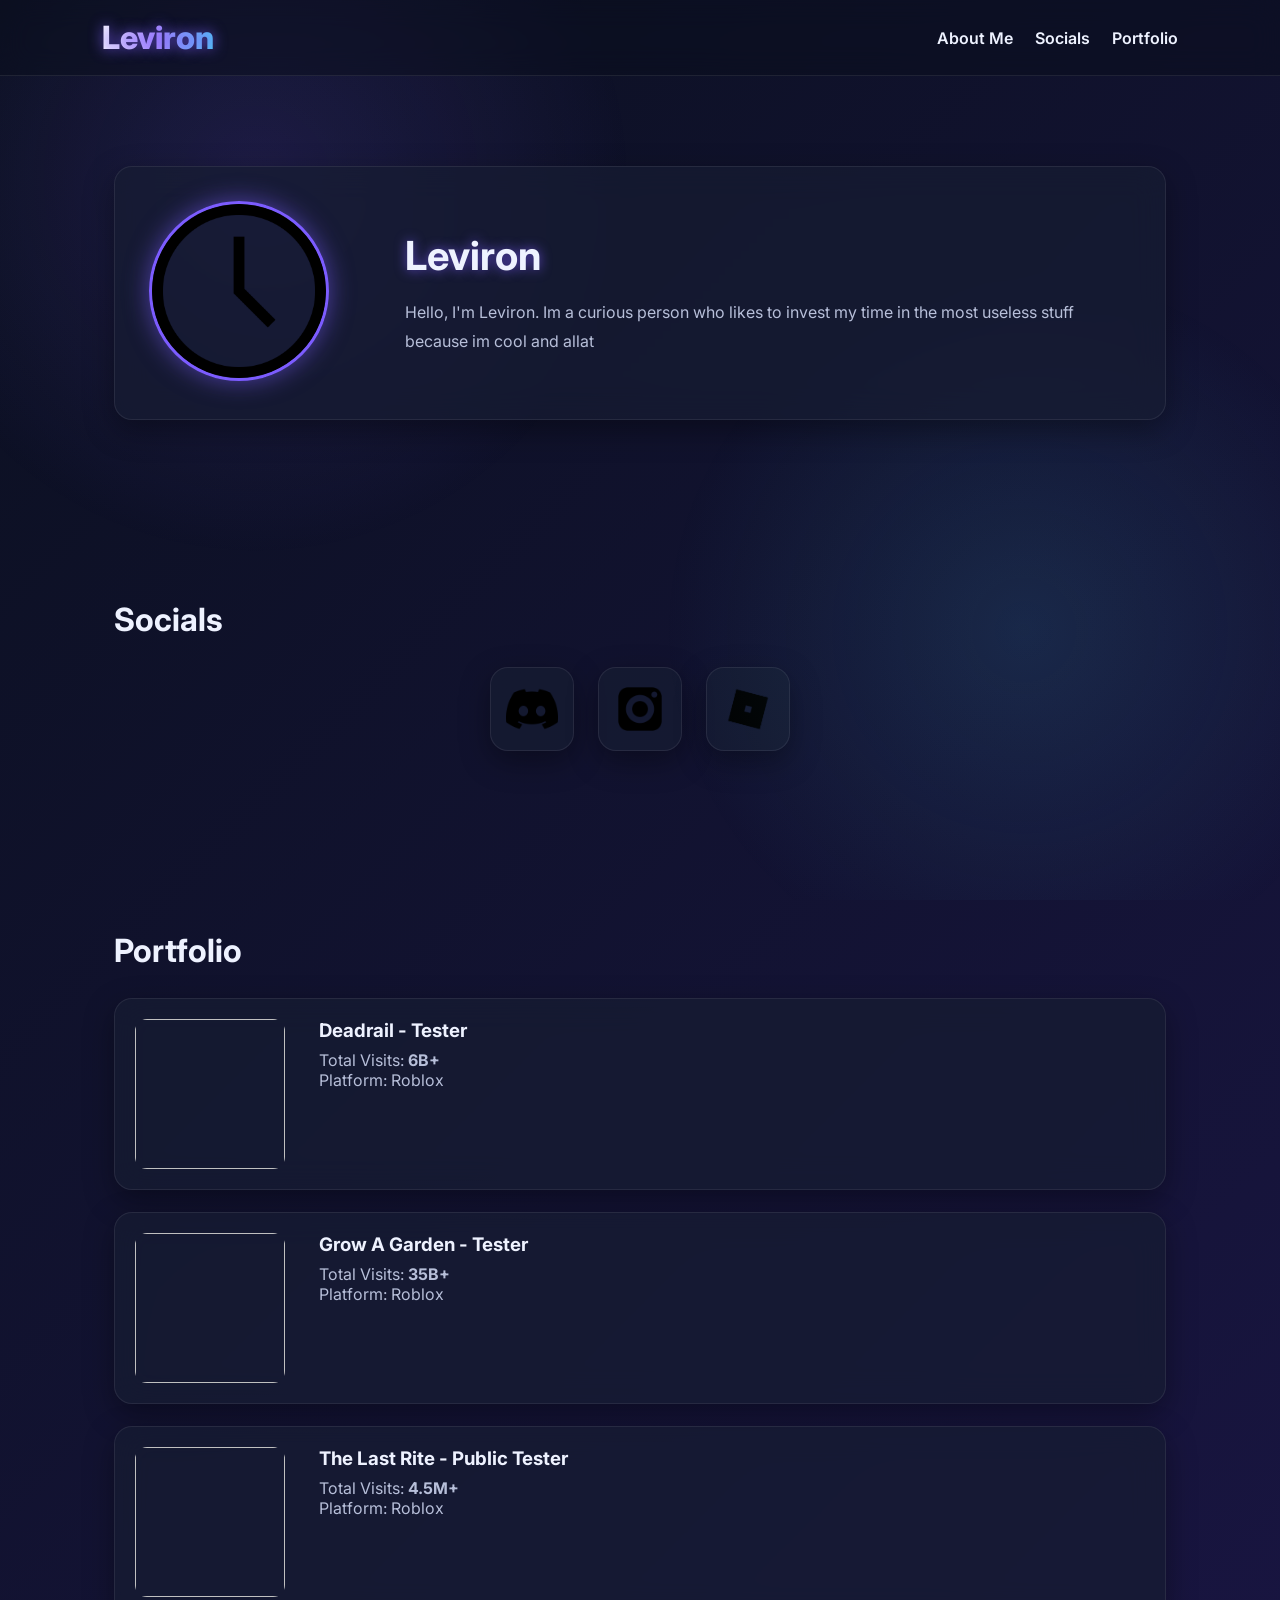
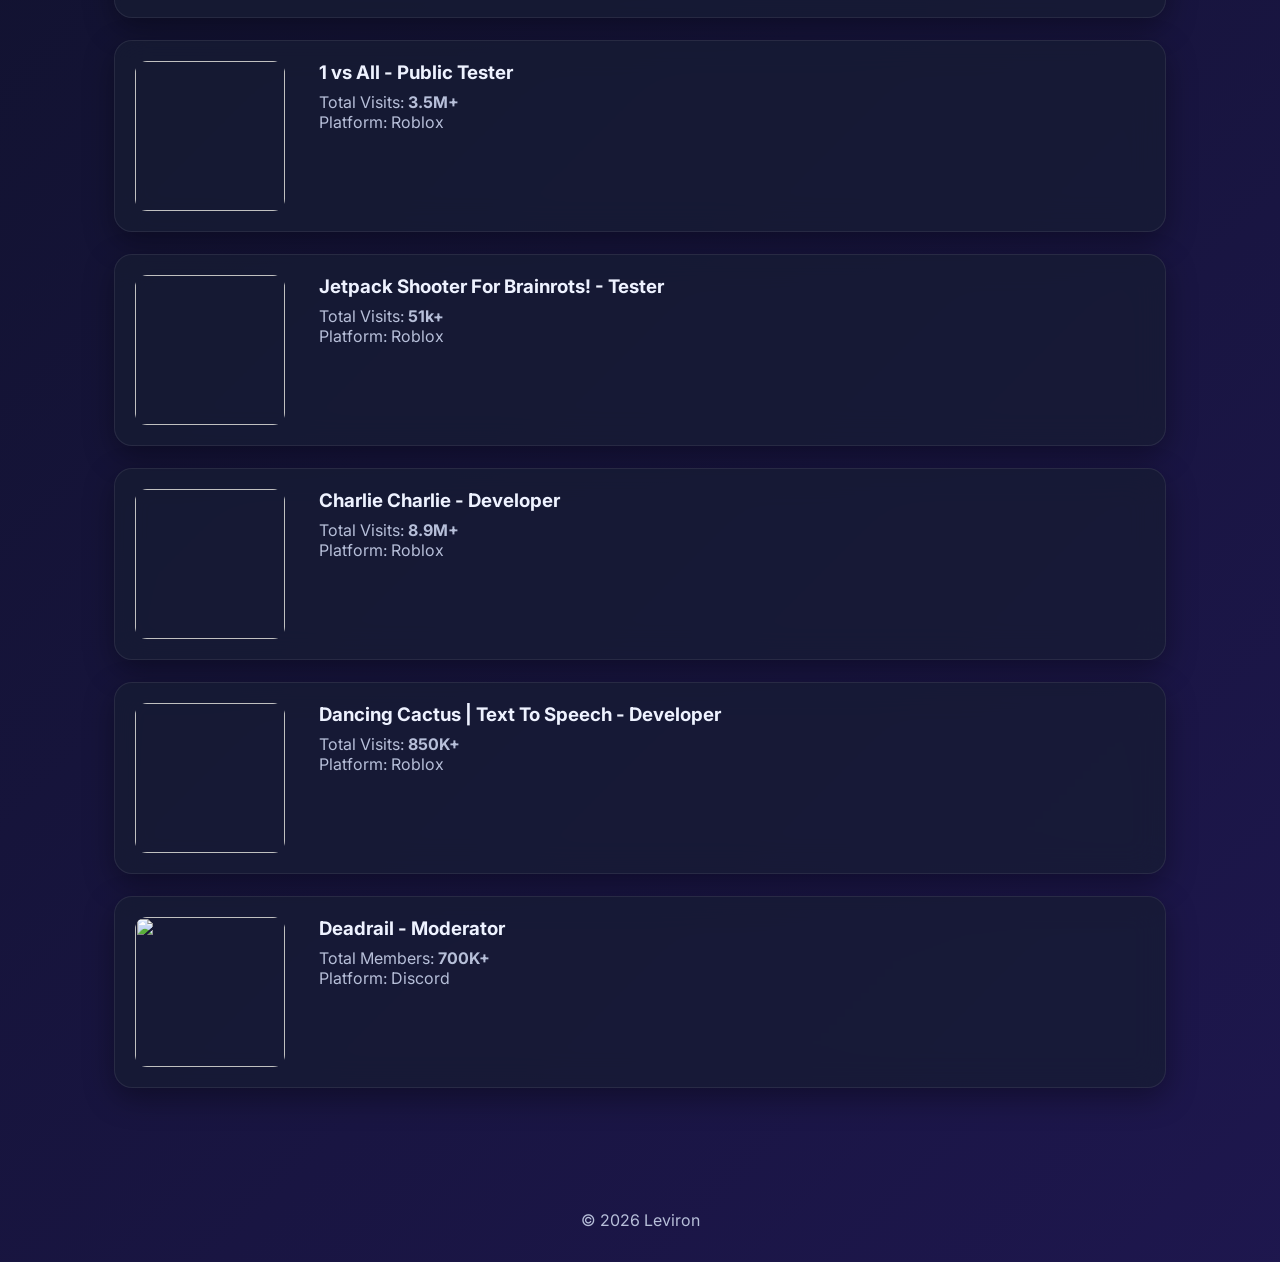
==== index.html @ faf14a5c "Update index.html" ====
<!DOCTYPE html>
<html lang="en">
<head>
    <meta charset="UTF-8">
    <meta name="viewport" content="width=device-width, initial-scale=1.0">

    <title>Leviron</title>

    <link rel="icon" type="image/png" href="placeholder.png">

    <!-- Font -->
    <link rel="preconnect" href="https://fonts.googleapis.com">
    <link rel="preconnect" href="https://fonts.gstatic.com" crossorigin>
    <link href="https://fonts.googleapis.com/css2?family=Inter:wght@300;400;500;600;700;800&display=swap" rel="stylesheet">

    <link rel="stylesheet" href="style.css">

    <!-- Discord Embed -->
    <meta property="og:title" content="Leviron">
    <meta property="og:description" content="Leviron's Bio">
    <meta property="og:image" content="https://l3vir0n.github.io/placeholder.png">
    <meta property="og:type" content="website">
</head>

<body>

<div class="background"></div>

<header>

    <div class="logo">
        Leviron
    </div>

    <nav>

        <a href="#about">About Me</a>

        <a href="#socials">Socials</a>

        <a href="#portfolio">Portfolio</a>

    </nav>

</header>


<!-- ================= ABOUT ================= -->

<section id="about" class="section">

    <div class="card about-card">

        <div class="profile-side">

            <img src="placeholder.png" class="profile-image">

        </div>

        <div class="about-text">

            <h1 class="glow-title">
                Leviron
            </h1>

            <p>

                Hello, I'm Leviron. Im a curious person who likes to invest my time in the most useless stuff because im cool and allat
            </p>

        </div>

    </div>

</section>



<!-- ================= SOCIALS ================= -->

<section id="socials" class="section">

    <h2>Socials</h2>

    <div class="social-container">

        <!-- Copy this to add another social -->

        <a href="https://discord.com/users/1181851467758440529" target="_blank" rel="noopener noreferrer" class="social">
            <img src="discord.png" alt="Discord">
        </a>

        <a href="https://www.instagram.com/itz_viron" target="_blank" rel="noopener noreferrer" class="social">
            <img src="instagram.png" alt="Discord">
        </a>

        <a href="https://www.roblox.com/users/1883088136/profile" target="_blank" rel="noopener noreferrer" class="social">
            <img src="roblox.png" alt="Discord">
        </a>

    </div>

</section>




<!-- ================= PORTFOLIO ================= -->

<section id="portfolio" class="section">

    <h2>Portfolio</h2>

    <div class="portfolio-wrapper">

        <!-- Copy this whole card to add another project -->

        <div class="project">
            <img id="deadrails-icon" class="project-image">

            <div class="project-info">
                <h3>Deadrail - Tester</h3>
                <p>Total Visits: <strong>6B+</strong></p>
                <span>Platform: Roblox</span>
            </div>
        </div>

        <div class="project">
            <img id="gag-icon" class="project-image">

            <div class="project-info">
                <h3>Grow A Garden - Tester</h3>
                <p>Total Visits: <strong>35B+</strong></p>
                <span>Platform: Roblox</span>
            </div>
        </div>

        <div class="project">
            <img id="tlr-icon" class="project-image">

            <div class="project-info">
                <h3>The Last Rite - Public Tester</h3>
                <p>Total Visits: <strong>4.5M+</strong></p>
                <span>Platform: Roblox</span>
            </div>
        </div>

        <div class="project">
            <img id="1vsall-icon" class="project-image">

            <div class="project-info">
                <h3>1 vs All - Public Tester</h3>
                <p>Total Visits: <strong>3.5M+</strong></p>
                <span>Platform: Roblox</span>
            </div>
        </div>

        <div class="project">
            <img id="jetpack-icon" class="project-image">

            <div class="project-info">
                <h3>Jetpack Shooter For Brainrots! - Tester</h3>
                <p>Total Visits: <strong>51k+</strong></p>
                <span>Platform: Roblox</span>
            </div>
        </div>

        <div class="project">
            <img id="charlie-icon" class="project-image">

            <div class="project-info">
                <h3>Charlie Charlie  - Developer</h3>
                <p>Total Visits: <strong>8.9M+</strong></p>
                <span>Platform: Roblox</span>
            </div>
        </div>

        <div class="project">
            <img id="cactus-icon" class="project-image">

            <div class="project-info">
                <h3>Dancing Cactus | Text To Speech  - Developer</h3>
                <p>Total Visits: <strong>850K+</strong></p>
                <span>Platform: Roblox</span>
            </div>
        </div>

        <div class="project">

            <img src="https://tr.rbxcdn.com/180DAY-f305cb56061e478b368dca1d03dad855/256/256/Image/Webp/noFilter" class="project-image">

            <div class="project-info">

                <h3>Deadrail - Moderator</h3>

                <p>Total Members: <strong>700K+</strong></p>

                <span>Platform: Discord</span>

            </div>

        </div>


    </div>

</section>



<footer>

    © 2026 Leviron

</footer>

<script src="script.js"></script>

</body>
</html>
---- style.css ----
/* style.css
   Modern portfolio theme for Leviron
*/
:root{
 --bg:#0b1020;
 --bg2:#151b35;
 --card:rgba(23,28,50,.72);
 --accent:#7c5cff;
 --accent2:#4cc9f0;
 --text:#eef2ff;
 --muted:#b7bfd9;
 --radius:18px;
 --shadow:0 10px 30px rgba(0,0,0,.35);
}
*{margin:0;padding:0;box-sizing:border-box}
html{scroll-behavior:smooth}
body{
 font-family:Inter,system-ui,sans-serif;
 color:var(--text);
 background:linear-gradient(-45deg,#090b16,#12193a,#24195d,#0b1020);
 background-size:400% 400%;
 animation:bg 16s ease infinite;
 min-height:100vh;
}
@keyframes bg{
0%{background-position:0 50%}
50%{background-position:100% 50%}
100%{background-position:0 50%}
}
.background{
 position:fixed;inset:0;pointer-events:none;
 background:
 radial-gradient(circle at 20% 20%,rgba(124,92,255,.15),transparent 30%),
 radial-gradient(circle at 80% 70%,rgba(76,201,240,.12),transparent 30%);
}
header{
 position:sticky;top:0;z-index:99;
 display:flex;justify-content:space-between;align-items:center;
 padding:18px 8%;
 backdrop-filter:blur(14px);
 background:rgba(10,14,28,.45);
 border-bottom:1px solid rgba(255,255,255,.08)
}
.logo{
 font-size:2rem;font-weight:800;
 background:linear-gradient(90deg,#fff,#a78bfa,#4cc9f0);
 -webkit-background-clip:text;background-clip:text;color:transparent;
 text-shadow:0 0 14px rgba(124,92,255,.8);
 animation:glow 2.5s ease-in-out infinite alternate;
}
@keyframes glow{
from{filter:drop-shadow(0 0 6px #7c5cff)}
to{filter:drop-shadow(0 0 18px #4cc9f0)}
}
nav{display:flex;gap:22px;flex-wrap:wrap}
nav a{
 color:var(--text);text-decoration:none;font-weight:600;position:relative
}
nav a:after{
 content:"";position:absolute;left:0;bottom:-5px;width:0;height:2px;
 background:var(--accent);transition:.25s
}
nav a:hover:after{width:100%}
.section{
 max-width:1100px;margin:auto;
 padding:90px 24px;
}
h2{font-size:2rem;margin-bottom:28px}
.card,.project{
 background:var(--card);
 border:1px solid rgba(255,255,255,.08);
 backdrop-filter:blur(16px);
 border-radius:var(--radius);
 box-shadow:var(--shadow);
 transition:.25s;
}
.card:hover,.project:hover{
 transform:translateY(-6px);
 box-shadow:0 20px 40px rgba(0,0,0,.45);
}
.about-card{
 display:grid;
 grid-template-columns:220px 1fr;
 gap:36px;
 padding:34px;
 align-items:center;
}
.profile-image{
 width:180px;height:180px;
 border-radius:50%;
 object-fit:cover;
 border:3px solid var(--accent);
 box-shadow:0 0 25px rgba(124,92,255,.55);
}
.glow-title{
 font-size:2.5rem;
 margin-bottom:18px;
 text-shadow:0 0 12px rgba(124,92,255,.7);
}
.about-text p{line-height:1.8;color:var(--muted)}
.social-container{
 display:flex;justify-content:center;gap:24px;flex-wrap:wrap
}
.social{
 width:84px;height:84px;
 display:flex;align-items:center;justify-content:center;
 border-radius:18px;
 background:var(--card);
 border:1px solid rgba(255,255,255,.08);
 transition:.25s;
 box-shadow:var(--shadow);
}
.social img{
 width:52px;height:52px;object-fit:contain
}
.social:hover{
 transform:translateY(-8px) scale(1.05);
 box-shadow:0 0 30px rgba(124,92,255,.6);
}
.portfolio-wrapper{
 display:grid;
 gap:22px;
}
.project{
 display:grid;
 grid-template-columns:160px 1fr;
 gap:24px;
 padding:20px;
}
.project-image{
 width:150px;height:150px;
 border-radius:12px;
 object-fit:cover;
}
.project-info h3{margin-bottom:8px}
.project-info p,.project-info span{color:var(--muted)}
footer{
 text-align:center;
 padding:32px;
 color:var(--muted);
}
@media (max-width:768px){
 header{padding:16px}
 .about-card,.project{
  grid-template-columns:1fr;
  text-align:center;
 }
 .profile-image,.project-image{
  margin:auto;
 }
 .logo{font-size:1.7rem}
 nav{justify-content:center}
}
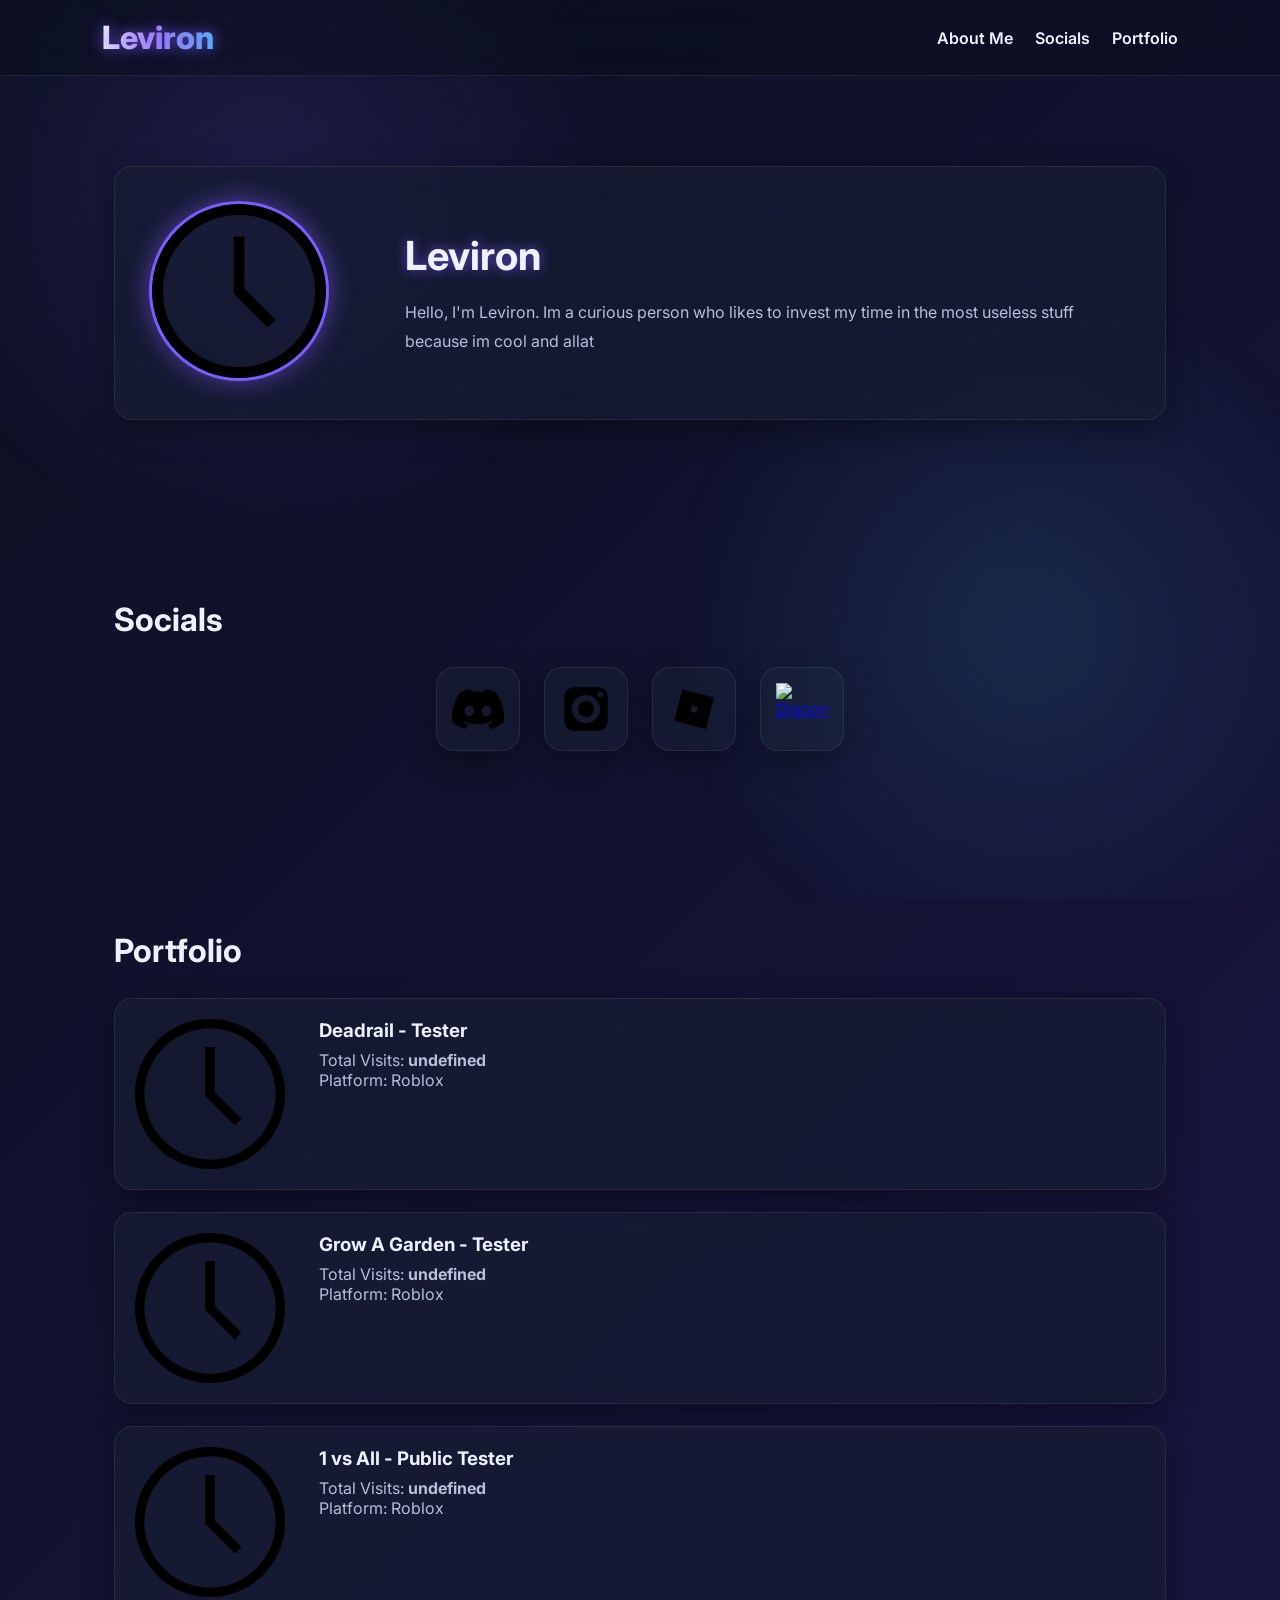
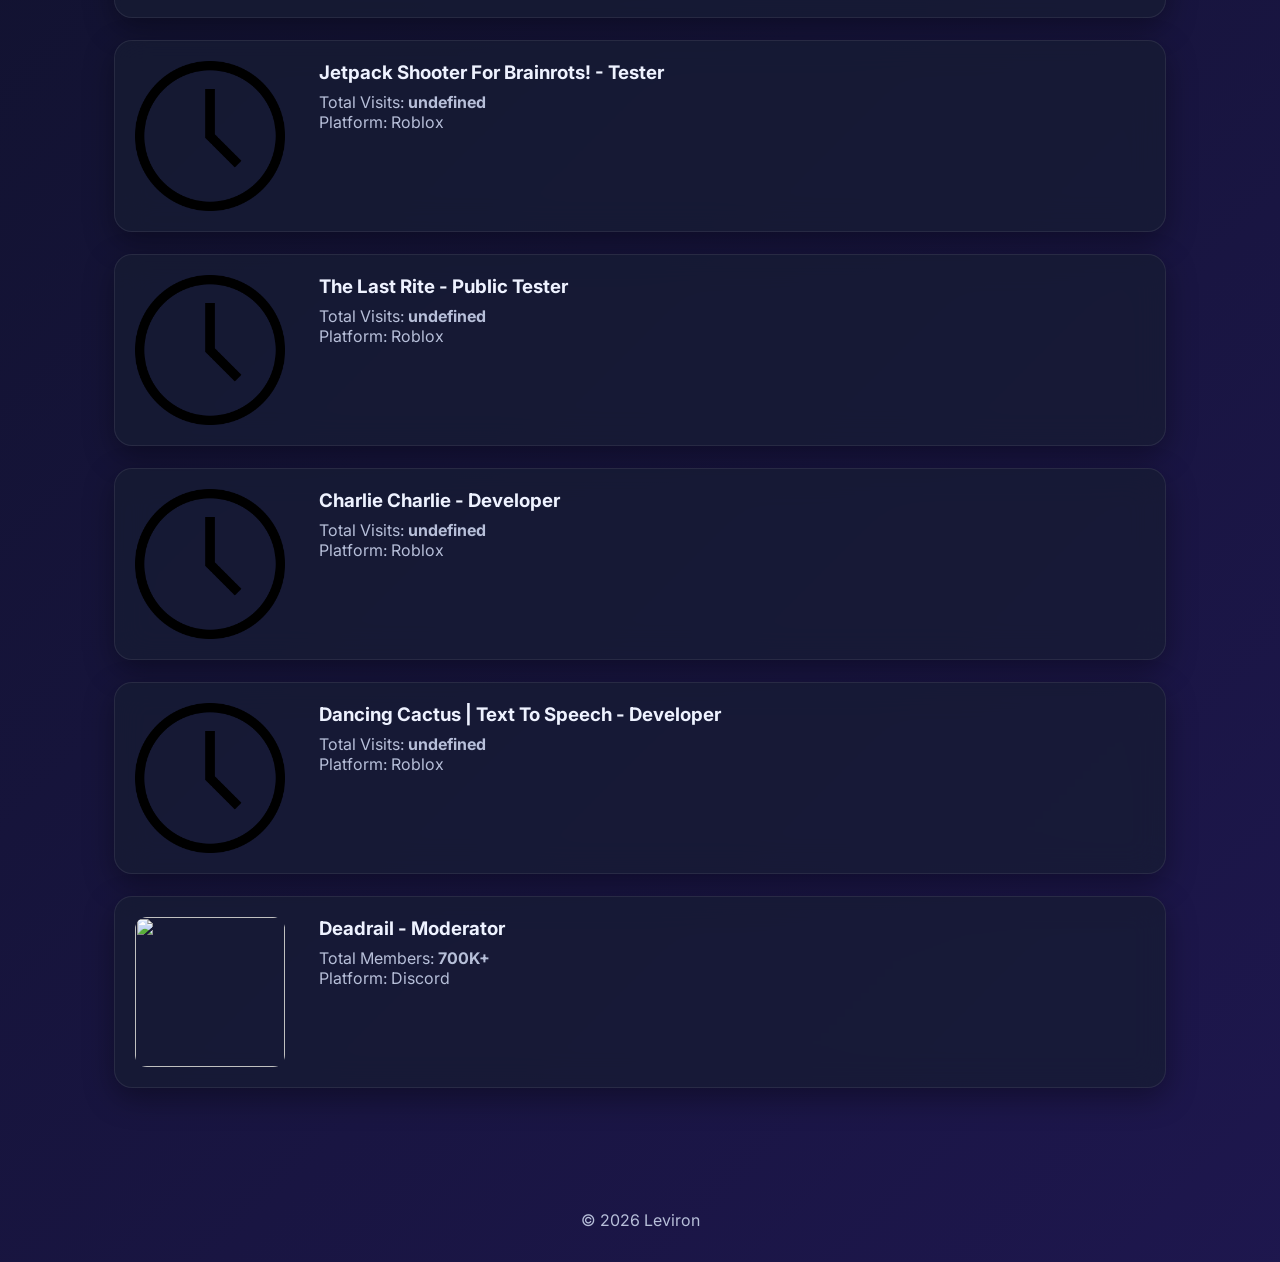
==== commit 0e743d99: "Add files via upload" ====
--- a/index.html
+++ b/index.html
@@ -18,7 +18,7 @@
     <!-- Discord Embed -->
     <meta property="og:title" content="Leviron">
     <meta property="og:description" content="Leviron's Bio">
-    <meta property="og:image" content="https://l3vir0n.github.io/placeholder.png">
+    <meta property="og:image" content="placeholder.png">
     <meta property="og:type" content="website">
 </head>
 
@@ -66,7 +66,7 @@
             <p>
 
                 Hello, I'm Leviron. Im a curious person who likes to invest my time in the most useless stuff because im cool and allat
-            </p>
+           </p>
 
         </div>
 
@@ -98,6 +98,9 @@
             <img src="roblox.png" alt="Discord">
         </a>
 
+        <a href="https://buymeacoffee.com/leviron" target="_blank" rel="noopener noreferrer" class="social">
+            <img src="coffee.png" alt="Discord">
+        </a>
     </div>
 
 </section>
@@ -120,7 +123,7 @@
 
             <div class="project-info">
                 <h3>Deadrail - Tester</h3>
-                <p>Total Visits: <strong>6B+</strong></p>
+                <p>Total Visits: <strong id="deadrails-visits">Loading...</strong></p>
                 <span>Platform: Roblox</span>
             </div>
         </div>
@@ -130,7 +133,27 @@
 
             <div class="project-info">
                 <h3>Grow A Garden - Tester</h3>
-                <p>Total Visits: <strong>35B+</strong></p>
+                <p>Total Visits: <strong id="gag-visits">Loading...</strong></p>
+                <span>Platform: Roblox</span>
+            </div>
+        </div>
+
+        <div class="project">
+            <img id="1vsall-icon" class="project-image">
+
+            <div class="project-info">
+                <h3>1 vs All - Public Tester</h3>
+                <p>Total Visits: <strong id="1vsall-visits">Loading...</strong></p>
+                <span>Platform: Roblox</span>
+            </div>
+        </div>
+
+        <div class="project">
+            <img id="jetpack-icon" class="project-image">
+
+            <div class="project-info">
+                <h3>Jetpack Shooter For Brainrots! - Tester</h3>
+                <p>Total Visits: <strong id="jetpack-visits">Loading...</strong></p>
                 <span>Platform: Roblox</span>
             </div>
         </div>
@@ -140,27 +163,7 @@
 
             <div class="project-info">
                 <h3>The Last Rite - Public Tester</h3>
-                <p>Total Visits: <strong>4.5M+</strong></p>
-                <span>Platform: Roblox</span>
-            </div>
-        </div>
-
-        <div class="project">
-            <img id="1vsall-icon" class="project-image">
-
-            <div class="project-info">
-                <h3>1 vs All - Public Tester</h3>
-                <p>Total Visits: <strong>3.5M+</strong></p>
-                <span>Platform: Roblox</span>
-            </div>
-        </div>
-
-        <div class="project">
-            <img id="jetpack-icon" class="project-image">
-
-            <div class="project-info">
-                <h3>Jetpack Shooter For Brainrots! - Tester</h3>
-                <p>Total Visits: <strong>51k+</strong></p>
+                <p>Total Visits: <strong id="tlr-visits">Loading...</strong></p>
                 <span>Platform: Roblox</span>
             </div>
         </div>
@@ -170,7 +173,7 @@
 
             <div class="project-info">
                 <h3>Charlie Charlie  - Developer</h3>
-                <p>Total Visits: <strong>8.9M+</strong></p>
+                <p>Total Visits: <strong id="charlie-visits">Loading...</strong></p>
                 <span>Platform: Roblox</span>
             </div>
         </div>
@@ -180,7 +183,7 @@
 
             <div class="project-info">
                 <h3>Dancing Cactus | Text To Speech  - Developer</h3>
-                <p>Total Visits: <strong>850K+</strong></p>
+                <p>Total Visits: <strong id="cactus-visits">Loading...</strong></p>
                 <span>Platform: Roblox</span>
             </div>
         </div>
@@ -217,4 +220,4 @@
 <script src="script.js"></script>
 
 </body>
-</html>
+</html>
--- a/style.css
+++ b/style.css
@@ -150,4 +150,4 @@
  }
  .logo{font-size:1.7rem}
  nav{justify-content:center}
-}
+}
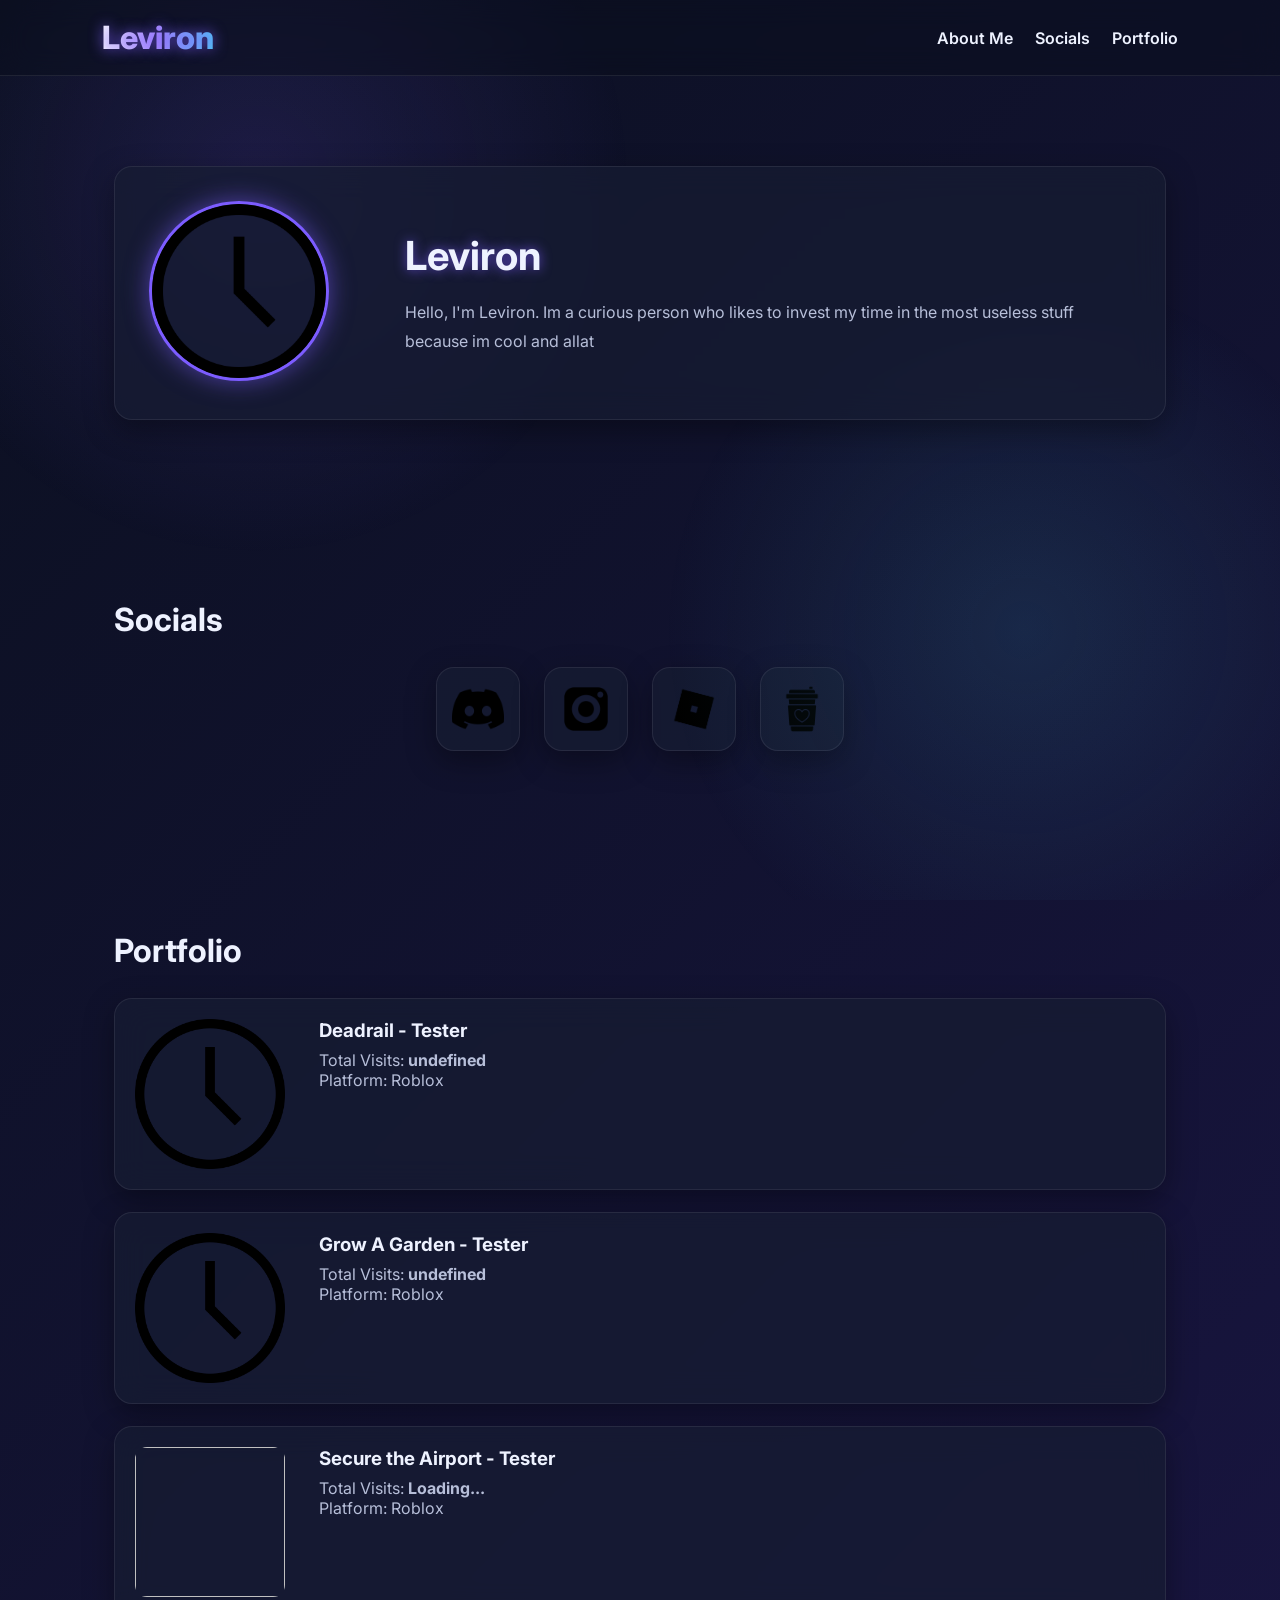
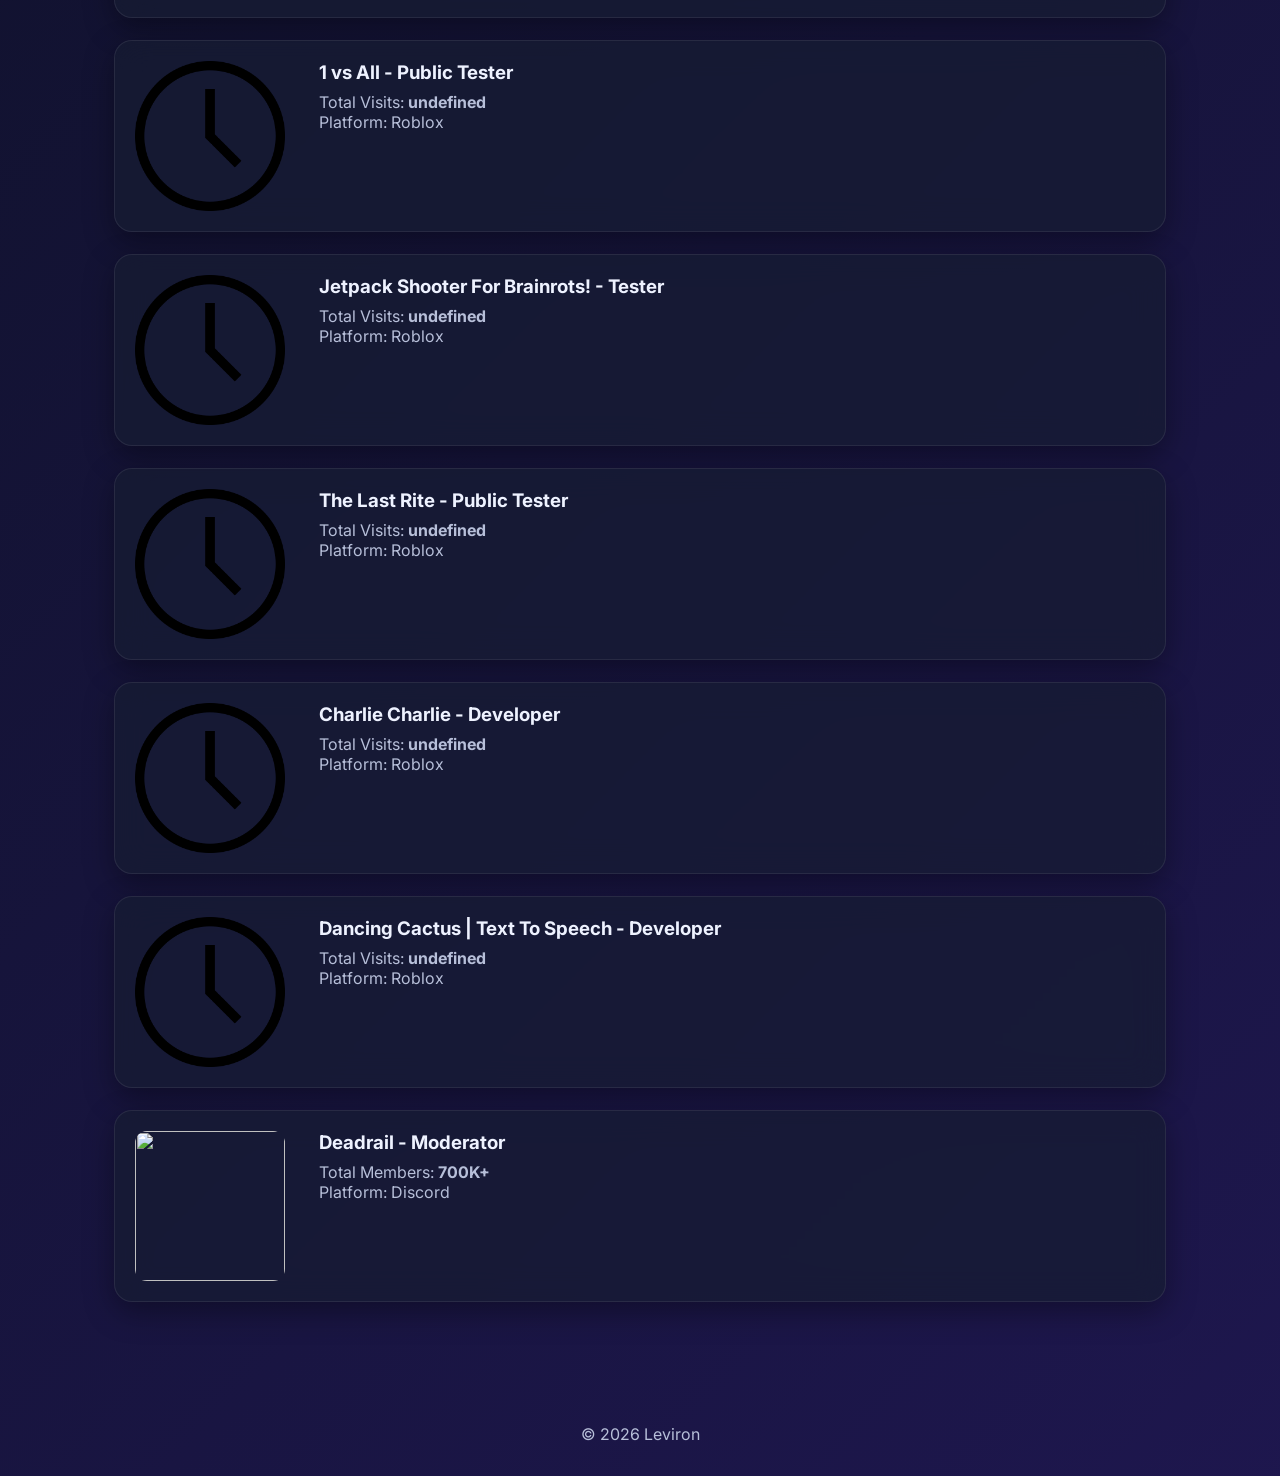
==== commit 61560eda: "Update index.html" ====
--- a/index.html
+++ b/index.html
@@ -139,6 +139,16 @@
         </div>
 
         <div class="project">
+            <img id="STA-icon" class="project-image">
+
+            <div class="project-info">
+                <h3>Secure the Airport - Tester</h3>
+                <p>Total Visits: <strong id="STA-visits">Loading...</strong></p>
+                <span>Platform: Roblox</span>
+            </div>
+        </div>
+        
+        <div class="project">
             <img id="1vsall-icon" class="project-image">
 
             <div class="project-info">
@@ -220,4 +230,4 @@
 <script src="script.js"></script>
 
 </body>
-</html>+</html>
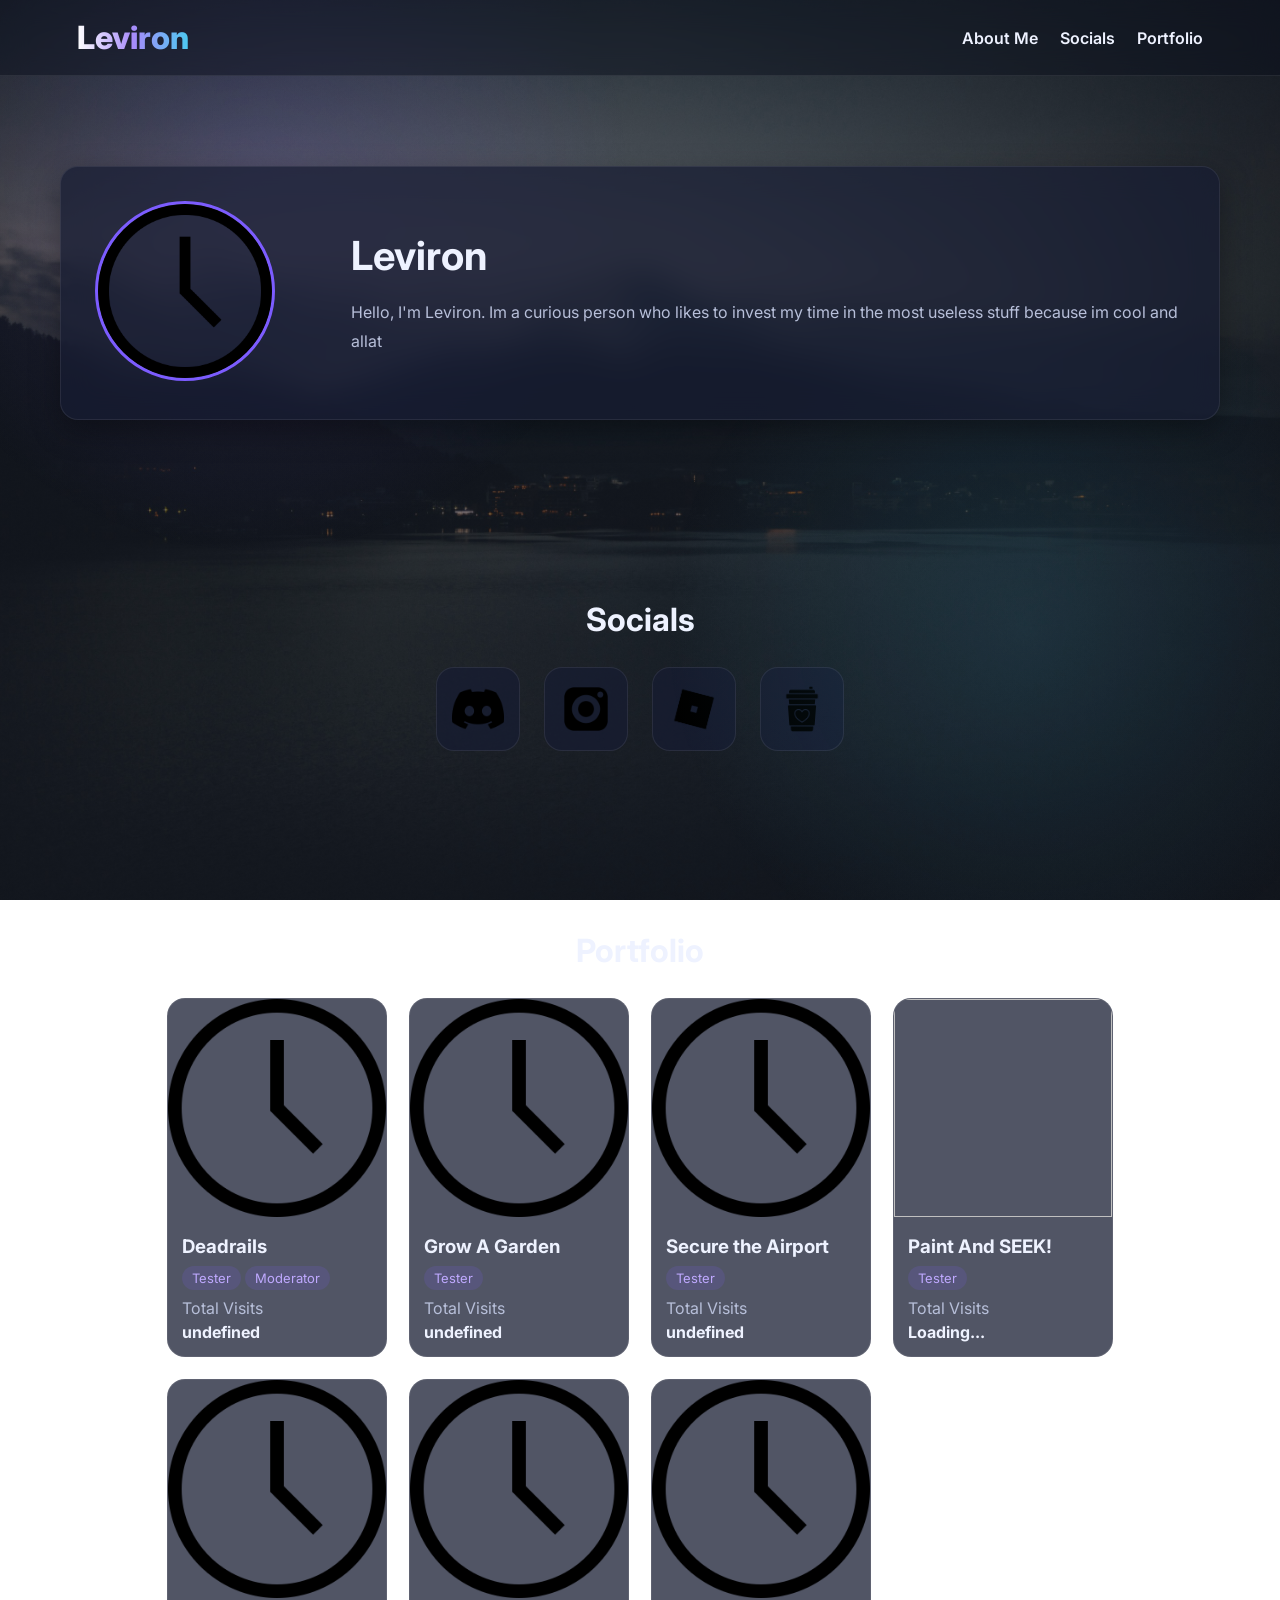
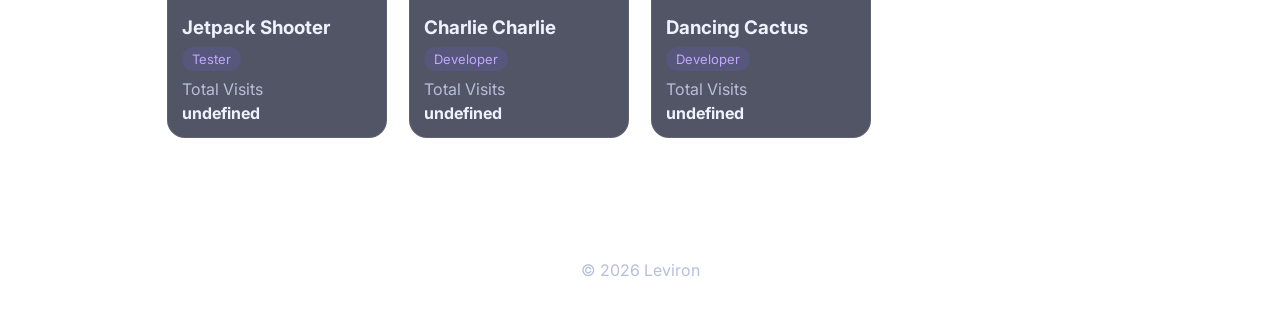
==== commit 90fbc3be: "Add files via upload" ====
--- a/index.html
+++ b/index.html
@@ -114,106 +114,133 @@
 
     <h2>Portfolio</h2>
 
-    <div class="portfolio-wrapper">
-
-        <!-- Copy this whole card to add another project -->
-
-        <div class="project">
-            <img id="deadrails-icon" class="project-image">
-
-            <div class="project-info">
-                <h3>Deadrail - Tester</h3>
-                <p>Total Visits: <strong id="deadrails-visits">Loading...</strong></p>
-                <span>Platform: Roblox</span>
-            </div>
-        </div>
-
-        <div class="project">
-            <img id="gag-icon" class="project-image">
-
-            <div class="project-info">
-                <h3>Grow A Garden - Tester</h3>
-                <p>Total Visits: <strong id="gag-visits">Loading...</strong></p>
-                <span>Platform: Roblox</span>
-            </div>
-        </div>
-
-        <div class="project">
-            <img id="STA-icon" class="project-image">
-
-            <div class="project-info">
-                <h3>Secure the Airport - Tester</h3>
-                <p>Total Visits: <strong id="STA-visits">Loading...</strong></p>
-                <span>Platform: Roblox</span>
-            </div>
-        </div>
-        
-        <div class="project">
-            <img id="1vsall-icon" class="project-image">
-
-            <div class="project-info">
-                <h3>1 vs All - Public Tester</h3>
-                <p>Total Visits: <strong id="1vsall-visits">Loading...</strong></p>
-                <span>Platform: Roblox</span>
-            </div>
-        </div>
-
-        <div class="project">
-            <img id="jetpack-icon" class="project-image">
-
-            <div class="project-info">
-                <h3>Jetpack Shooter For Brainrots! - Tester</h3>
-                <p>Total Visits: <strong id="jetpack-visits">Loading...</strong></p>
-                <span>Platform: Roblox</span>
-            </div>
-        </div>
-
-        <div class="project">
-            <img id="tlr-icon" class="project-image">
-
-            <div class="project-info">
-                <h3>The Last Rite - Public Tester</h3>
-                <p>Total Visits: <strong id="tlr-visits">Loading...</strong></p>
-                <span>Platform: Roblox</span>
-            </div>
-        </div>
-
-        <div class="project">
-            <img id="charlie-icon" class="project-image">
-
-            <div class="project-info">
-                <h3>Charlie Charlie  - Developer</h3>
-                <p>Total Visits: <strong id="charlie-visits">Loading...</strong></p>
-                <span>Platform: Roblox</span>
-            </div>
-        </div>
-
-        <div class="project">
-            <img id="cactus-icon" class="project-image">
-
-            <div class="project-info">
-                <h3>Dancing Cactus | Text To Speech  - Developer</h3>
-                <p>Total Visits: <strong id="cactus-visits">Loading...</strong></p>
-                <span>Platform: Roblox</span>
-            </div>
-        </div>
-
-        <div class="project">
-
-            <img src="https://tr.rbxcdn.com/180DAY-f305cb56061e478b368dca1d03dad855/256/256/Image/Webp/noFilter" class="project-image">
-
-            <div class="project-info">
-
-                <h3>Deadrail - Moderator</h3>
-
-                <p>Total Members: <strong>700K+</strong></p>
-
-                <span>Platform: Discord</span>
-
-            </div>
-
-        </div>
-
+    <div class="portfolio-grid">
+
+        <div class="portfolio-card">
+
+            <img id="deadrails-icon" class="portfolio-image">
+
+            <div class="portfolio-content">
+
+                <h3>Deadrails</h3>
+
+                <span class="role">Tester</span>
+                <span class="role">Moderator</span>
+                <p>Total Visits</p>
+
+                <strong id="deadrails-visits">Loading...</strong>
+
+            </div>
+
+        </div>
+
+        <div class="portfolio-card">
+
+            <img id="gag-icon" class="portfolio-image">
+
+            <div class="portfolio-content">
+
+                <h3>Grow A Garden</h3>
+
+                <span class="role">Tester</span>
+
+                <p>Total Visits</p>
+
+                <strong id="gag-visits">Loading...</strong>
+
+            </div>
+
+        </div> 
+
+                <div class="portfolio-card">
+
+            <img id="STA-icon" class="portfolio-image">
+
+            <div class="portfolio-content">
+
+                <h3>Secure the Airport</h3>
+
+                <span class="role">Tester</span>
+
+                <p>Total Visits</p>
+
+                <strong id="STA-visits">Loading...</strong>
+
+            </div>
+
+        </div>
+
+        <div class="portfolio-card">
+
+            <img id="PAS-icon" class="portfolio-image">
+
+            <div class="portfolio-content">
+
+                <h3>Paint And SEEK!</h3>
+
+                <span class="role">Tester</span>
+
+                <p>Total Visits</p>
+
+                <strong id="PAS-visits">Loading...</strong>
+
+            </div>
+
+        </div>
+
+        <div class="portfolio-card">
+
+            <img id="jetpack-icon" class="portfolio-image">
+
+            <div class="portfolio-content">
+
+                <h3>Jetpack Shooter</h3>
+
+                <span class="role">Tester</span>
+
+                <p>Total Visits</p>
+
+                <strong id="jetpack-visits">Loading...</strong>
+
+            </div>
+
+        </div>
+
+        <div class="portfolio-card">
+
+            <img id="charlie-icon" class="portfolio-image">
+
+            <div class="portfolio-content">
+
+                <h3>Charlie Charlie</h3>
+
+                <span class="role">Developer</span>
+
+                <p>Total Visits</p>
+
+                <strong id="charlie-visits">Loading...</strong>
+
+            </div>
+
+        </div>
+
+        <div class="portfolio-card">
+
+            <img id="cactus-icon" class="portfolio-image">
+
+            <div class="portfolio-content">
+
+                <h3>Dancing Cactus</h3>
+
+                <span class="role">Developer</span>
+
+                <p>Total Visits</p>
+
+                <strong id="cactus-visits">Loading...</strong>
+
+            </div>
+
+        </div>
 
     </div>
 
@@ -230,4 +257,4 @@
 <script src="script.js"></script>
 
 </body>
-</html>
+</html>
--- a/style.css
+++ b/style.css
@@ -1,153 +1,308 @@
-/* style.css
-   Modern portfolio theme for Leviron
+/* Updated style.css
+   Responsive portfolio theme for Leviron
 */
 :root{
- --bg:#0b1020;
- --bg2:#151b35;
- --card:rgba(23,28,50,.72);
- --accent:#7c5cff;
- --accent2:#4cc9f0;
- --text:#eef2ff;
- --muted:#b7bfd9;
- --radius:18px;
- --shadow:0 10px 30px rgba(0,0,0,.35);
-}
-*{margin:0;padding:0;box-sizing:border-box}
-html{scroll-behavior:smooth}
+    --bg:#0b1020;
+    --bg2:#151b35;
+    --card:rgba(23,28,50,.72);
+    --accent:#7c5cff;
+    --accent2:#4cc9f0;
+    --text:#eef2ff;
+    --muted:#b7bfd9;
+    --radius:18px;
+    --shadow:0 10px 30px rgba(0,0,0,.35);
+}
+
+*{
+    margin:0;
+    padding:0;
+    box-sizing:border-box;
+}
+
+html{
+    scroll-behavior:smooth;
+}
+
 body{
- font-family:Inter,system-ui,sans-serif;
- color:var(--text);
- background:linear-gradient(-45deg,#090b16,#12193a,#24195d,#0b1020);
- background-size:400% 400%;
- animation:bg 16s ease infinite;
- min-height:100vh;
-}
-@keyframes bg{
-0%{background-position:0 50%}
-50%{background-position:100% 50%}
-100%{background-position:0 50%}
-}
+    font-family:Inter,system-ui,sans-serif;
+    color:var(--text);
+
+    /* Fixed background image */
+    background:
+        linear-gradient(rgba(10,14,28,.55), rgba(10,14,28,.55)),
+        url("bg.jpg");
+
+    background-size:cover;
+    background-position:center;
+    background-repeat:no-repeat;
+    background-attachment:fixed;
+
+    min-height:100vh;
+    overflow-x:hidden;
+}
+
 .background{
- position:fixed;inset:0;pointer-events:none;
- background:
- radial-gradient(circle at 20% 20%,rgba(124,92,255,.15),transparent 30%),
- radial-gradient(circle at 80% 70%,rgba(76,201,240,.12),transparent 30%);
-}
+    position:fixed;
+    inset:0;
+    pointer-events:none;
+    background:
+        radial-gradient(circle at 20% 20%,rgba(124,92,255,.15),transparent 30%),
+        radial-gradient(circle at 80% 70%,rgba(76,201,240,.12),transparent 30%);
+}
+
 header{
- position:sticky;top:0;z-index:99;
- display:flex;justify-content:space-between;align-items:center;
- padding:18px 8%;
- backdrop-filter:blur(14px);
- background:rgba(10,14,28,.45);
- border-bottom:1px solid rgba(255,255,255,.08)
-}
+    position:sticky;
+    top:0;
+    z-index:99;
+    width:100%;
+    display:flex;
+    justify-content:space-between;
+    align-items:center;
+    padding:18px 6%;
+    backdrop-filter:blur(14px);
+    background:rgba(10,14,28,.45);
+    border-bottom:1px solid rgba(255,255,255,.08);
+}
+
 .logo{
- font-size:2rem;font-weight:800;
- background:linear-gradient(90deg,#fff,#a78bfa,#4cc9f0);
- -webkit-background-clip:text;background-clip:text;color:transparent;
- text-shadow:0 0 14px rgba(124,92,255,.8);
- animation:glow 2.5s ease-in-out infinite alternate;
-}
-@keyframes glow{
-from{filter:drop-shadow(0 0 6px #7c5cff)}
-to{filter:drop-shadow(0 0 18px #4cc9f0)}
-}
-nav{display:flex;gap:22px;flex-wrap:wrap}
+    font-size:2rem;
+    font-weight:800;
+    background:linear-gradient(90deg,#fff,#a78bfa,#4cc9f0);
+    -webkit-background-clip:text;
+    background-clip:text;
+    color:transparent;
+}
+
+nav{
+    display:flex;
+    gap:22px;
+    flex-wrap:wrap;
+}
+
 nav a{
- color:var(--text);text-decoration:none;font-weight:600;position:relative
-}
+    color:var(--text);
+    text-decoration:none;
+    font-weight:600;
+    position:relative;
+}
+
 nav a:after{
- content:"";position:absolute;left:0;bottom:-5px;width:0;height:2px;
- background:var(--accent);transition:.25s
-}
-nav a:hover:after{width:100%}
+    content:"";
+    position:absolute;
+    left:0;
+    bottom:-5px;
+    width:0;
+    height:2px;
+    background:var(--accent);
+    transition:.25s;
+}
+
+nav a:hover:after{
+    width:100%;
+}
+
 .section{
- max-width:1100px;margin:auto;
- padding:90px 24px;
-}
-h2{font-size:2rem;margin-bottom:28px}
-.card,.project{
- background:var(--card);
- border:1px solid rgba(255,255,255,.08);
- backdrop-filter:blur(16px);
- border-radius:var(--radius);
- box-shadow:var(--shadow);
- transition:.25s;
-}
-.card:hover,.project:hover{
- transform:translateY(-6px);
- box-shadow:0 20px 40px rgba(0,0,0,.45);
-}
+    max-width:1200px;
+    margin:auto;
+    padding:90px 20px;
+    width:100%;
+}
+
+h2{
+    text-align:center;
+    font-size:2rem;
+    margin-bottom:28px;
+}
+
+.card{
+    background:var(--card);
+    border:1px solid rgba(255,255,255,.08);
+    backdrop-filter:blur(16px);
+    border-radius:18px;
+    box-shadow:var(--shadow);
+    transition:.25s;
+}
+
+.card:hover,
+.portfolio-card:hover{
+    transform:translateY(-6px);
+}
+
 .about-card{
- display:grid;
- grid-template-columns:220px 1fr;
- gap:36px;
- padding:34px;
- align-items:center;
-}
+    display:grid;
+    grid-template-columns:220px 1fr;
+    gap:36px;
+    padding:34px;
+    align-items:center;
+}
+
 .profile-image{
- width:180px;height:180px;
- border-radius:50%;
- object-fit:cover;
- border:3px solid var(--accent);
- box-shadow:0 0 25px rgba(124,92,255,.55);
-}
+    width:180px;
+    height:180px;
+    border-radius:50%;
+    object-fit:cover;
+    border:3px solid var(--accent);
+}
+
 .glow-title{
- font-size:2.5rem;
- margin-bottom:18px;
- text-shadow:0 0 12px rgba(124,92,255,.7);
-}
-.about-text p{line-height:1.8;color:var(--muted)}
+    font-size:2.5rem;
+    margin-bottom:18px;
+}
+
+.about-text p{
+    line-height:1.8;
+    color:var(--muted);
+}
+
 .social-container{
- display:flex;justify-content:center;gap:24px;flex-wrap:wrap
-}
+    display:flex;
+    justify-content:center;
+    gap:24px;
+    flex-wrap:wrap;
+}
+
 .social{
- width:84px;height:84px;
- display:flex;align-items:center;justify-content:center;
- border-radius:18px;
- background:var(--card);
- border:1px solid rgba(255,255,255,.08);
- transition:.25s;
- box-shadow:var(--shadow);
-}
+    width:84px;
+    height:84px;
+    display:flex;
+    align-items:center;
+    justify-content:center;
+    border-radius:18px;
+    background:var(--card);
+    border:1px solid rgba(255,255,255,.08);
+}
+
 .social img{
- width:52px;height:52px;object-fit:contain
-}
-.social:hover{
- transform:translateY(-8px) scale(1.05);
- box-shadow:0 0 30px rgba(124,92,255,.6);
-}
-.portfolio-wrapper{
- display:grid;
- gap:22px;
-}
-.project{
- display:grid;
- grid-template-columns:160px 1fr;
- gap:24px;
- padding:20px;
-}
-.project-image{
- width:150px;height:150px;
- border-radius:12px;
- object-fit:cover;
-}
-.project-info h3{margin-bottom:8px}
-.project-info p,.project-info span{color:var(--muted)}
+    width:52px;
+    height:52px;
+}
+
+.portfolio-grid{
+    display:grid;
+    grid-template-columns:repeat(auto-fit,220px);
+    justify-content:center;
+    gap:22px;
+    margin-top:25px;
+}
+
+.portfolio-card{
+    background:rgba(23,28,50,.75);
+    border:1px solid rgba(255,255,255,.08);
+    border-radius:18px;
+    overflow:hidden;
+    transition:.25s;
+}
+
+.portfolio-image{
+    width:100%;
+    aspect-ratio:1/1;
+    object-fit:cover;
+}
+
+.portfolio-content{
+    padding:14px;
+}
+
+.role{
+    display:inline-block;
+    padding:4px 10px;
+    border-radius:999px;
+    background:#7c5cff25;
+    color:#bfa9ff;
+    font-size:13px;
+    margin:8px 0;
+}
+
+.portfolio-content p{
+    color:var(--muted);
+}
+
+.portfolio-content strong{
+    display:block;
+    margin-top:4px;
+}
+
+@media(max-width:768px){
+
+    header{
+        padding:18px;
+        flex-direction:column;
+        justify-content:center;
+        align-items:center;
+        gap:16px;
+    }
+
+    nav{
+        width:100%;
+        justify-content:center;
+        gap:16px;
+    }
+
+    .section{
+        padding:70px 18px;
+    }
+
+    .about-card{
+        display:flex;
+        flex-direction:column;
+        align-items:center;
+        text-align:center;
+        padding:26px;
+        gap:20px;
+        height:auto;
+    }
+
+    .about-text{
+        width:100%;
+    }
+
+    .about-text p{
+        width:100%;
+        overflow-wrap:break-word;
+    }
+
+    .profile-image{
+        width:140px;
+        height:140px;
+    }
+
+    .portfolio-grid{
+        grid-template-columns:repeat(auto-fit,180px);
+        justify-content:center;
+    }
+}
+
+@media(max-width:430px){
+
+    .logo{
+        font-size:1.7rem;
+    }
+
+    nav a{
+        font-size:14px;
+    }
+
+    .profile-image{
+        width:120px;
+        height:120px;
+    }
+
+    .glow-title{
+        font-size:1.8rem;
+    }
+
+    .portfolio-grid{
+        grid-template-columns:220px;
+        justify-content:center;
+    }
+}
+
 footer{
- text-align:center;
- padding:32px;
- color:var(--muted);
-}
-@media (max-width:768px){
- header{padding:16px}
- .about-card,.project{
-  grid-template-columns:1fr;
-  text-align:center;
- }
- .profile-image,.project-image{
-  margin:auto;
- }
- .logo{font-size:1.7rem}
- nav{justify-content:center}
+    width:100%;
+    text-align:center;
+    padding:32px 20px;
+    color:var(--muted);
+    display:flex;
+    justify-content:center;
+    align-items:center;
 }
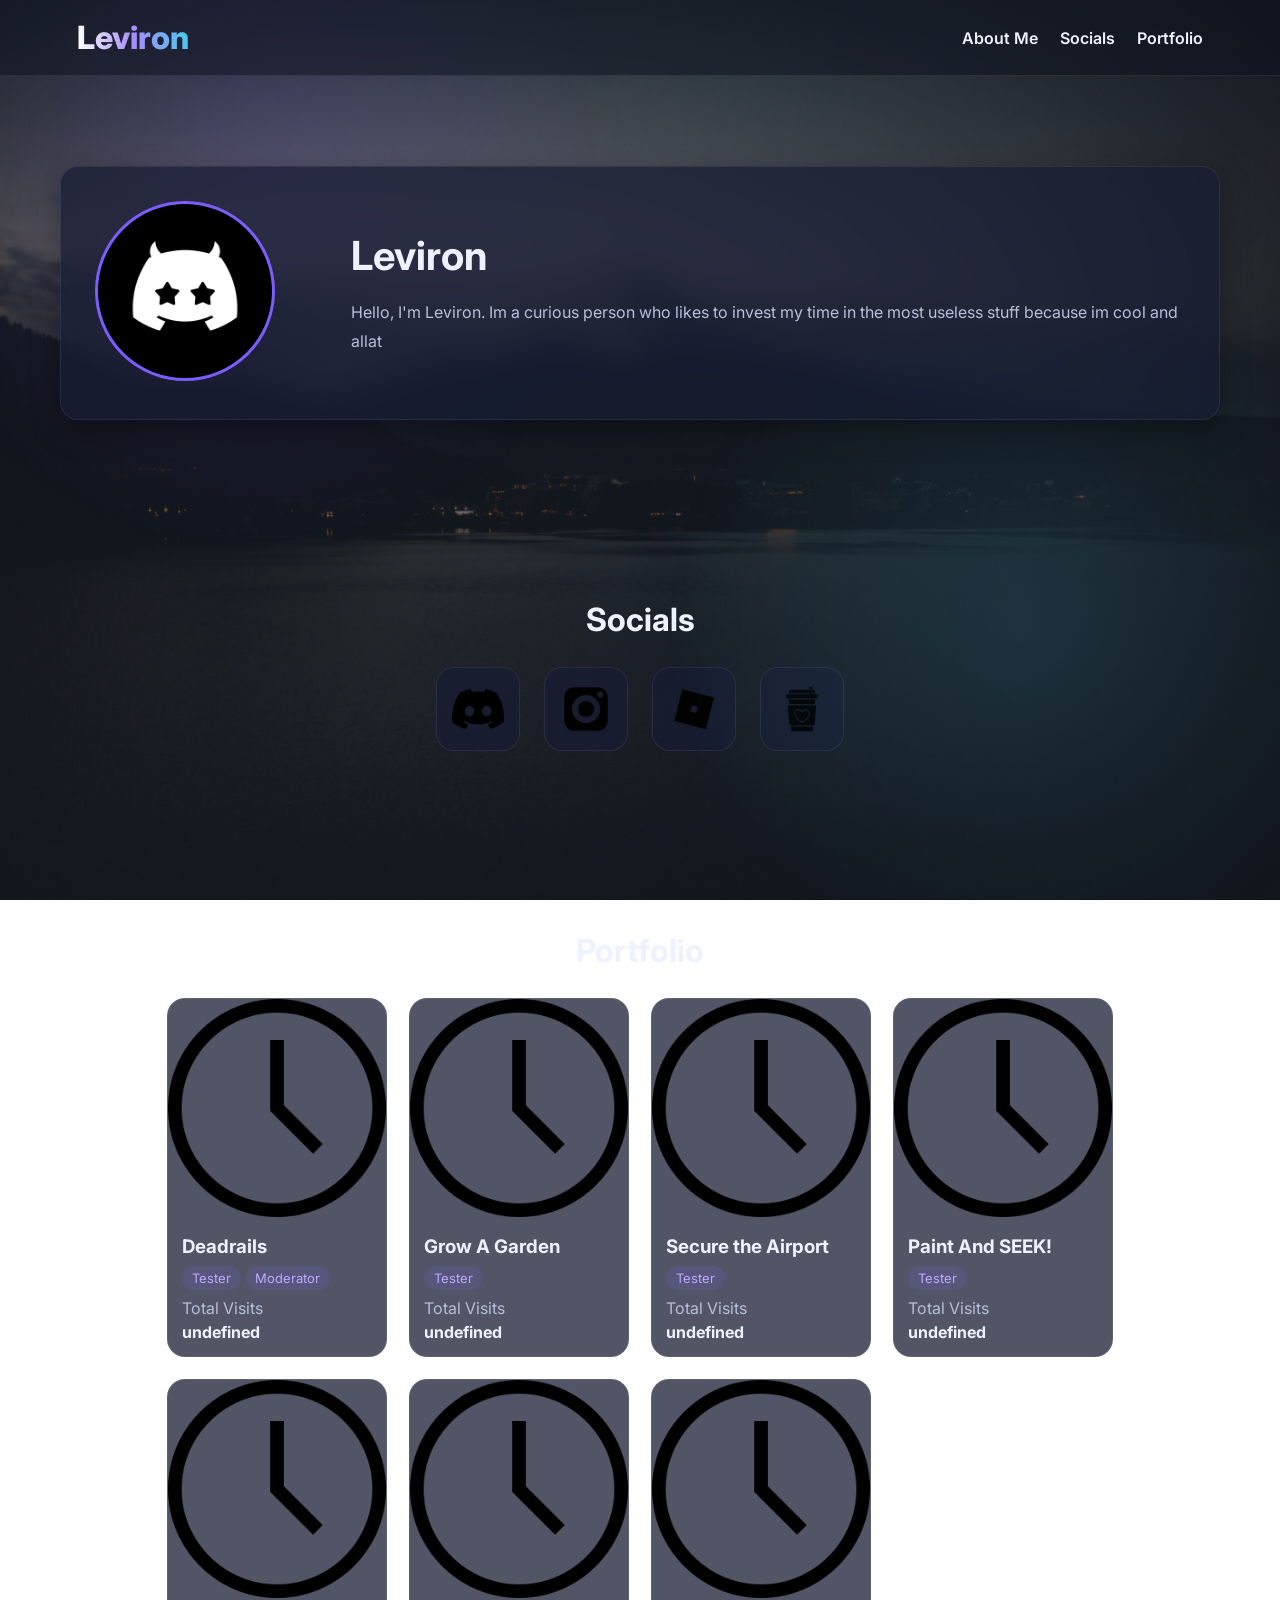
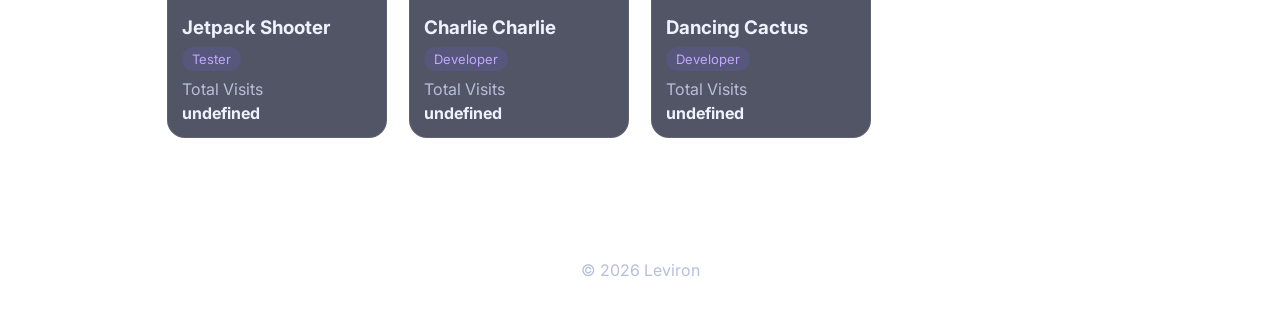
==== commit 10c4d061: "Add files via upload" ====
--- a/index.html
+++ b/index.html
@@ -53,7 +53,7 @@
 
         <div class="profile-side">
 
-            <img src="placeholder.png" class="profile-image">
+            <img src="profile.png" class="profile-image">
 
         </div>
 
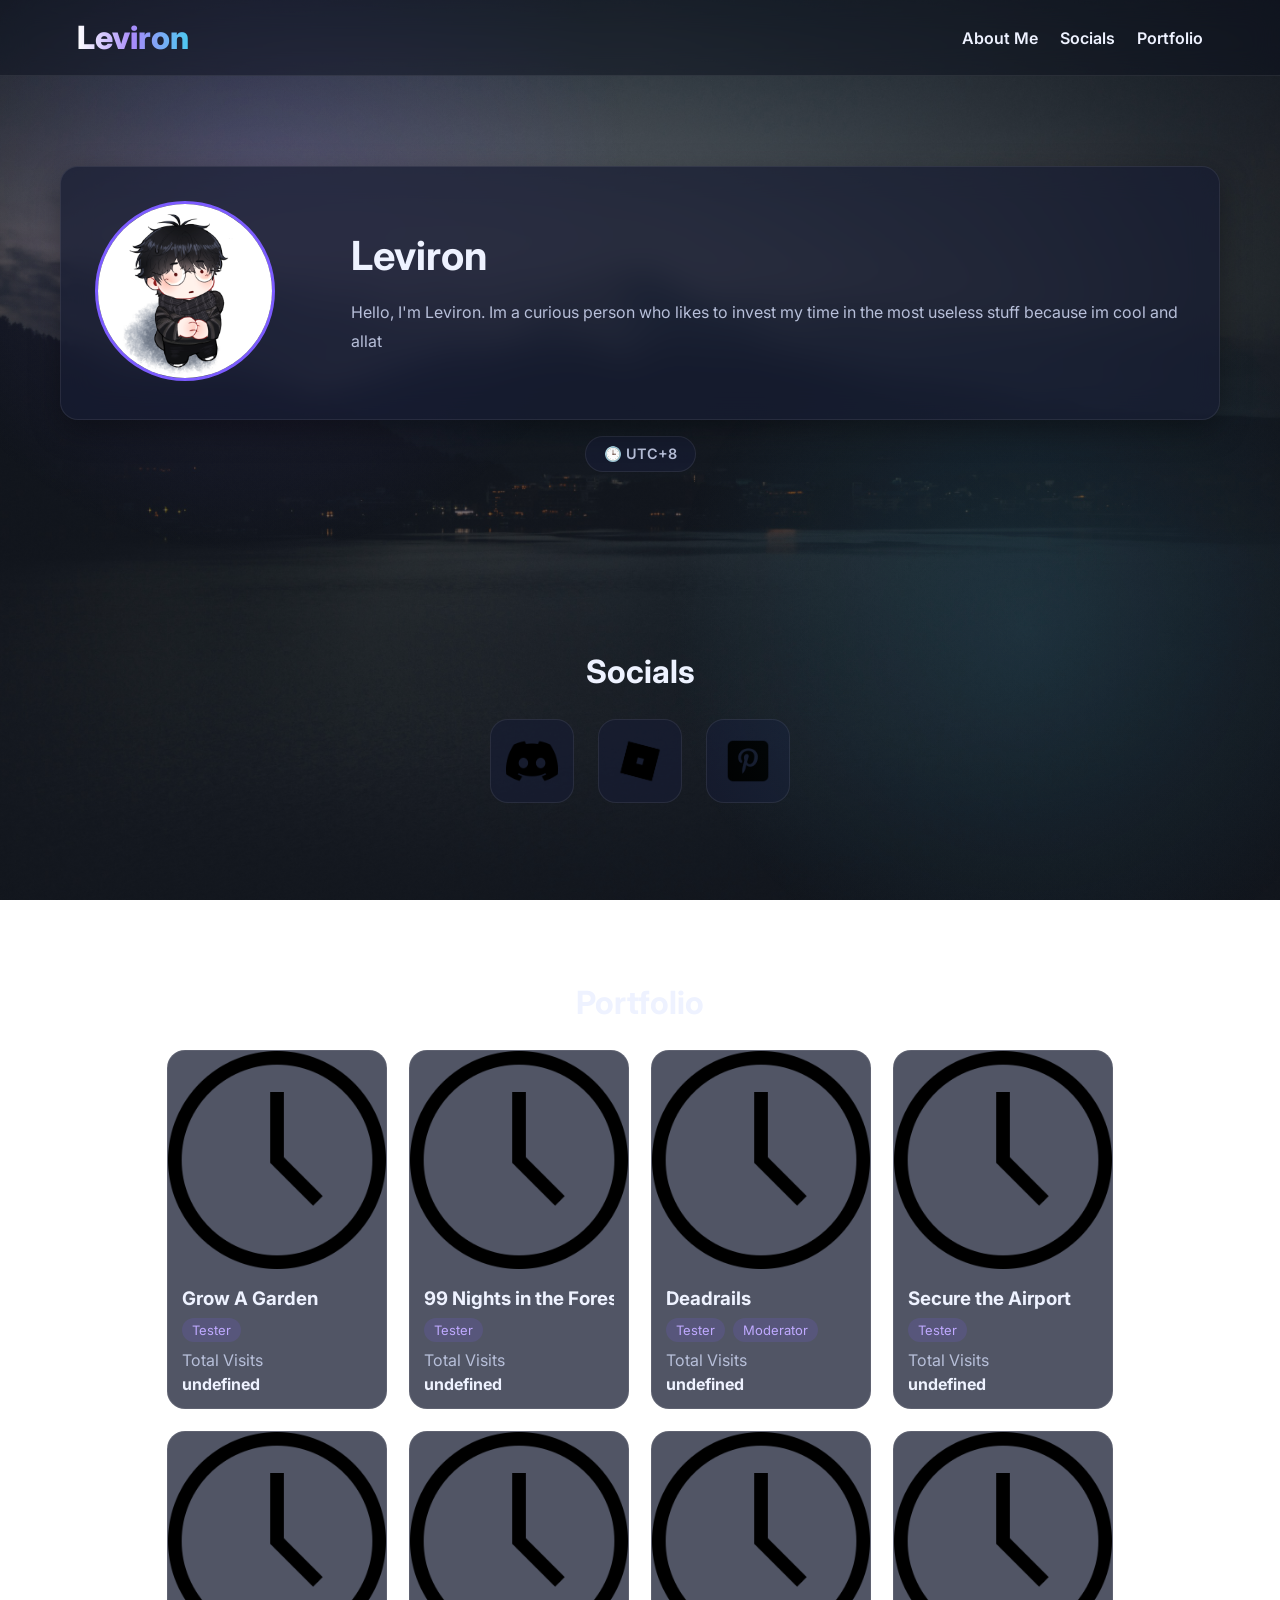
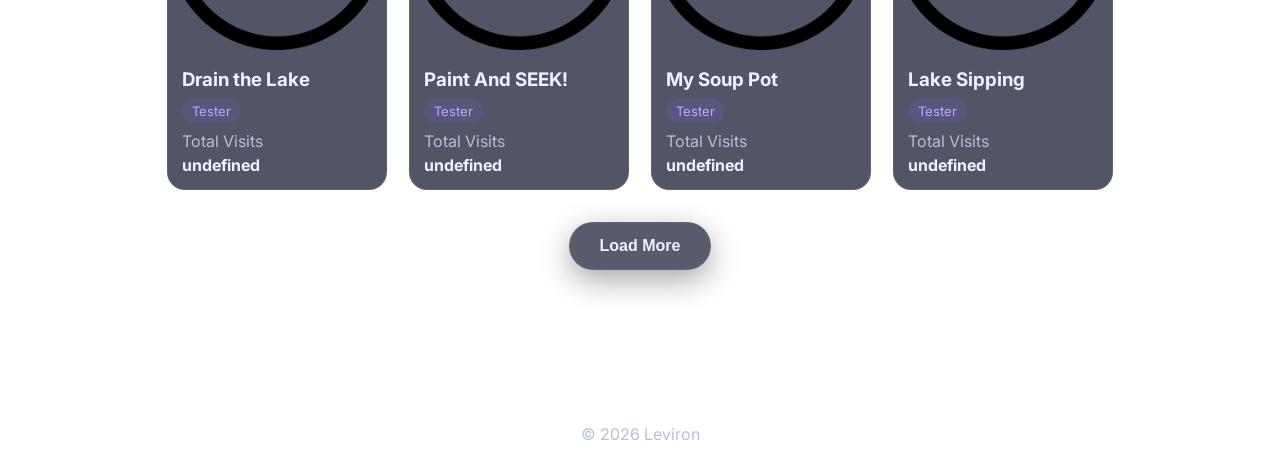
==== commit c4fd9270: "Initial commit" ====
--- a/index.html
+++ b/index.html
@@ -6,7 +6,7 @@
 
     <title>Leviron</title>
 
-    <link rel="icon" type="image/png" href="placeholder.png">
+    <link rel="icon" type="image/png" href="Assets/PageIcon.png">
 
     <!-- Font -->
     <link rel="preconnect" href="https://fonts.googleapis.com">
@@ -18,12 +18,11 @@
     <!-- Discord Embed -->
     <meta property="og:title" content="Leviron">
     <meta property="og:description" content="Leviron's Bio">
-    <meta property="og:image" content="placeholder.png">
+    <meta property="og:image" content="leviron.xyz/Profile.png">
     <meta property="og:type" content="website">
 </head>
 
 <body>
-
 <div class="background"></div>
 
 <header>
@@ -53,7 +52,7 @@
 
         <div class="profile-side">
 
-            <img src="profile.png" class="profile-image">
+            <img src="Assets/Profile.png" class="profile-image">
 
         </div>
 
@@ -72,6 +71,10 @@
 
     </div>
 
+    <div class="tz-badge" id="tzBadge" tabindex="0" role="button" aria-label="Show current local time">
+        <span id="tzLabel">🕒 UTC+8</span>
+    </div>
+
 </section>
 
 
@@ -87,19 +90,17 @@
         <!-- Copy this to add another social -->
 
         <a href="https://discord.com/users/1181851467758440529" target="_blank" rel="noopener noreferrer" class="social">
-            <img src="discord.png" alt="Discord">
-        </a>
-
-        <a href="https://www.instagram.com/itz_viron" target="_blank" rel="noopener noreferrer" class="social">
-            <img src="instagram.png" alt="Discord">
+            <img src="Assets/discord.png" alt="Discord">
         </a>
 
         <a href="https://www.roblox.com/users/1883088136/profile" target="_blank" rel="noopener noreferrer" class="social">
-            <img src="roblox.png" alt="Discord">
+            <img src="Assets/roblox.png" alt="Discord">
         </a>
 
-        <a href="https://buymeacoffee.com/leviron" target="_blank" rel="noopener noreferrer" class="social">
-            <img src="coffee.png" alt="Discord">
+        </a>
+
+        <a href="https://pinterest.com/itzl3vir0n" target="_blank" rel="noopener noreferrer" class="social">
+            <img src="Assets/pinterest.png" alt="Discord">
         </a>
     </div>
 
@@ -111,142 +112,12 @@
 <!-- ================= PORTFOLIO ================= -->
 
 <section id="portfolio" class="section">
-
-    <h2>Portfolio</h2>
-
-    <div class="portfolio-grid">
-
-        <div class="portfolio-card">
-
-            <img id="deadrails-icon" class="portfolio-image">
-
-            <div class="portfolio-content">
-
-                <h3>Deadrails</h3>
-
-                <span class="role">Tester</span>
-                <span class="role">Moderator</span>
-                <p>Total Visits</p>
-
-                <strong id="deadrails-visits">Loading...</strong>
-
-            </div>
-
-        </div>
-
-        <div class="portfolio-card">
-
-            <img id="gag-icon" class="portfolio-image">
-
-            <div class="portfolio-content">
-
-                <h3>Grow A Garden</h3>
-
-                <span class="role">Tester</span>
-
-                <p>Total Visits</p>
-
-                <strong id="gag-visits">Loading...</strong>
-
-            </div>
-
-        </div> 
-
-                <div class="portfolio-card">
-
-            <img id="STA-icon" class="portfolio-image">
-
-            <div class="portfolio-content">
-
-                <h3>Secure the Airport</h3>
-
-                <span class="role">Tester</span>
-
-                <p>Total Visits</p>
-
-                <strong id="STA-visits">Loading...</strong>
-
-            </div>
-
-        </div>
-
-        <div class="portfolio-card">
-
-            <img id="PAS-icon" class="portfolio-image">
-
-            <div class="portfolio-content">
-
-                <h3>Paint And SEEK!</h3>
-
-                <span class="role">Tester</span>
-
-                <p>Total Visits</p>
-
-                <strong id="PAS-visits">Loading...</strong>
-
-            </div>
-
-        </div>
-
-        <div class="portfolio-card">
-
-            <img id="jetpack-icon" class="portfolio-image">
-
-            <div class="portfolio-content">
-
-                <h3>Jetpack Shooter</h3>
-
-                <span class="role">Tester</span>
-
-                <p>Total Visits</p>
-
-                <strong id="jetpack-visits">Loading...</strong>
-
-            </div>
-
-        </div>
-
-        <div class="portfolio-card">
-
-            <img id="charlie-icon" class="portfolio-image">
-
-            <div class="portfolio-content">
-
-                <h3>Charlie Charlie</h3>
-
-                <span class="role">Developer</span>
-
-                <p>Total Visits</p>
-
-                <strong id="charlie-visits">Loading...</strong>
-
-            </div>
-
-        </div>
-
-        <div class="portfolio-card">
-
-            <img id="cactus-icon" class="portfolio-image">
-
-            <div class="portfolio-content">
-
-                <h3>Dancing Cactus</h3>
-
-                <span class="role">Developer</span>
-
-                <p>Total Visits</p>
-
-                <strong id="cactus-visits">Loading...</strong>
-
-            </div>
-
-        </div>
-
-    </div>
-
+<h2>Portfolio</h2>
+<div id="portfolio-grid" class="portfolio-grid"></div>
+<div style="text-align:center;margin:2rem">
+<button id="loadMore">Load More</button>
+</div>
 </section>
-
-
 
 <footer>
 
--- a/style.css
+++ b/style.css
@@ -5,12 +5,15 @@
     --bg:#0b1020;
     --bg2:#151b35;
     --card:rgba(23,28,50,.72);
+    --card-hover:rgba(35,40,68,.85);
     --accent:#7c5cff;
     --accent2:#4cc9f0;
     --text:#eef2ff;
     --muted:#b7bfd9;
     --radius:18px;
     --shadow:0 10px 30px rgba(0,0,0,.35);
+    --shadow-hover:0 18px 40px rgba(0,0,0,.45),0 0 18px rgba(124,92,255,.25);
+    --border-hover:rgba(124,92,255,.35);
 }
 
 *{
@@ -30,7 +33,7 @@
     /* Fixed background image */
     background:
         linear-gradient(rgba(10,14,28,.55), rgba(10,14,28,.55)),
-        url("bg.jpg");
+        url("Assets/bg.jpg");
 
     background-size:cover;
     background-position:center;
@@ -120,12 +123,28 @@
     backdrop-filter:blur(16px);
     border-radius:18px;
     box-shadow:var(--shadow);
-    transition:.25s;
+
+    transition:
+        transform .25s ease,
+        border-color .25s ease,
+        box-shadow .25s ease,
+        background .25s ease;
 }
 
 .card:hover,
 .portfolio-card:hover{
-    transform:translateY(-6px);
+    transform:translateY(-6px) scale(1.02);
+
+    border-color:var(--border-hover);
+
+    background:var(--card-hover);
+
+    box-shadow:var(--shadow-hover);
+}
+
+.card:active,
+.portfolio-card:active{
+    transform:translateY(0) scale(.98);
 }
 
 .about-card{
@@ -142,6 +161,15 @@
     border-radius:50%;
     object-fit:cover;
     border:3px solid var(--accent);
+
+    transition:
+        transform .25s ease,
+        box-shadow .25s ease;
+}
+
+.profile-image:hover{
+    transform:scale(1.05);
+    box-shadow:0 0 20px rgba(124,92,255,.35);
 }
 
 .glow-title{
@@ -167,36 +195,118 @@
     display:flex;
     align-items:center;
     justify-content:center;
+
     border-radius:18px;
     background:var(--card);
     border:1px solid rgba(255,255,255,.08);
+
+    transition:
+        transform .25s ease,
+        box-shadow .25s ease,
+        border-color .25s ease,
+        background .25s ease;
 }
 
 .social img{
     width:52px;
     height:52px;
+
+    transition:
+        transform .25s ease,
+        filter .25s ease;
+}
+
+.social:hover{
+    transform:translateY(-6px) scale(1.05);
+
+    border-color:var(--border-hover);
+
+    background:var(--card-hover);
+
+    box-shadow:var(--shadow-hover);
+}
+
+.social:hover img{
+    transform:scale(1.15) rotate(5deg);
+    filter:drop-shadow(0 0 8px rgba(124,92,255,.5));
+}
+
+.social:active{
+    transform:translateY(0) scale(.96);
+}
+
+.tz-badge{
+    display:block;
+    width:fit-content;
+    margin:16px auto 0;
+    padding:8px 18px;
+    border-radius:999px;
+    background:var(--card);
+    border:1px solid rgba(255,255,255,.08);
+    color:var(--muted);
+    font-size:.9rem;
+    font-weight:600;
+    cursor:pointer;
+    user-select:none;
+    text-align:center;
+    min-width:110px;
+
+    transition:
+        transform .25s ease,
+        border-color .25s ease,
+        box-shadow .25s ease,
+        background .25s ease,
+        color .25s ease;
+}
+
+.tz-badge:hover,
+.tz-badge:focus-visible,
+.tz-badge.active{
+    transform:translateY(-3px);
+    border-color:var(--border-hover);
+    background:var(--card-hover);
+    box-shadow:var(--shadow-hover);
+    color:var(--text);
+}
+
+.tz-badge:focus-visible{
+    outline:2px solid var(--accent2);
+    outline-offset:3px;
 }
 
 .portfolio-grid{
-    display:grid;
-    grid-template-columns:repeat(auto-fit,220px);
+    display:flex;
+    flex-wrap:wrap;
     justify-content:center;
     gap:22px;
     margin-top:25px;
 }
 
 .portfolio-card{
+    flex:0 0 220px;
+    width:220px;
     background:rgba(23,28,50,.75);
     border:1px solid rgba(255,255,255,.08);
     border-radius:18px;
     overflow:hidden;
-    transition:.25s;
+
+    transition:
+        transform .25s ease,
+        border-color .25s ease,
+        box-shadow .25s ease,
+        background .25s ease;
 }
 
 .portfolio-image{
     width:100%;
     aspect-ratio:1/1;
     object-fit:cover;
+
+    transition:transform .25s ease;
+}
+
+.portfolio-card:hover .portfolio-image{
+    transform:scale(1.06);
 }
 
 .portfolio-content{
@@ -210,7 +320,7 @@
     background:#7c5cff25;
     color:#bfa9ff;
     font-size:13px;
-    margin:8px 0;
+    margin:8px 8px 8px 0;
 }
 
 .portfolio-content p{
@@ -266,9 +376,9 @@
         height:140px;
     }
 
-    .portfolio-grid{
-        grid-template-columns:repeat(auto-fit,180px);
-        justify-content:center;
+    .portfolio-card{
+        flex-basis:180px;
+        width:180px;
     }
 }
 
@@ -291,9 +401,9 @@
         font-size:1.8rem;
     }
 
-    .portfolio-grid{
-        grid-template-columns:220px;
-        justify-content:center;
+    .portfolio-card{
+        flex-basis:220px;
+        width:220px;
     }
 }
 
@@ -305,4 +415,67 @@
     display:flex;
     justify-content:center;
     align-items:center;
+}
+
+.game-title{
+    width:100%;
+    overflow:hidden;
+    white-space:nowrap;
+}
+
+.game-title h3{
+    display:inline-block;
+    margin:0;
+    white-space:nowrap;
+    transform:translateX(0);
+}
+
+button,
+#loadMore{
+    appearance:none;
+    cursor:pointer;
+
+    padding:14px 30px;
+
+    border-radius:999px;
+
+    border:1px solid rgba(255,255,255,.08);
+
+    background:var(--card);
+    backdrop-filter:blur(16px);
+
+    color:var(--text);
+
+    font-size:1rem;
+    font-weight:600;
+
+    transition:
+        transform .25s ease,
+        border-color .25s ease,
+        box-shadow .25s ease,
+        background .25s ease;
+
+    box-shadow:var(--shadow);
+}
+
+button:hover,
+#loadMore:hover{
+    transform:translateY(-6px) scale(1.05);
+
+    border-color:var(--border-hover);
+
+    background:var(--card-hover);
+
+    box-shadow:var(--shadow-hover);
+}
+
+button:active,
+#loadMore:active{
+    transform:translateY(0) scale(.96);
+}
+
+button:focus-visible,
+#loadMore:focus-visible{
+    outline:2px solid var(--accent2);
+    outline-offset:3px;
 }
